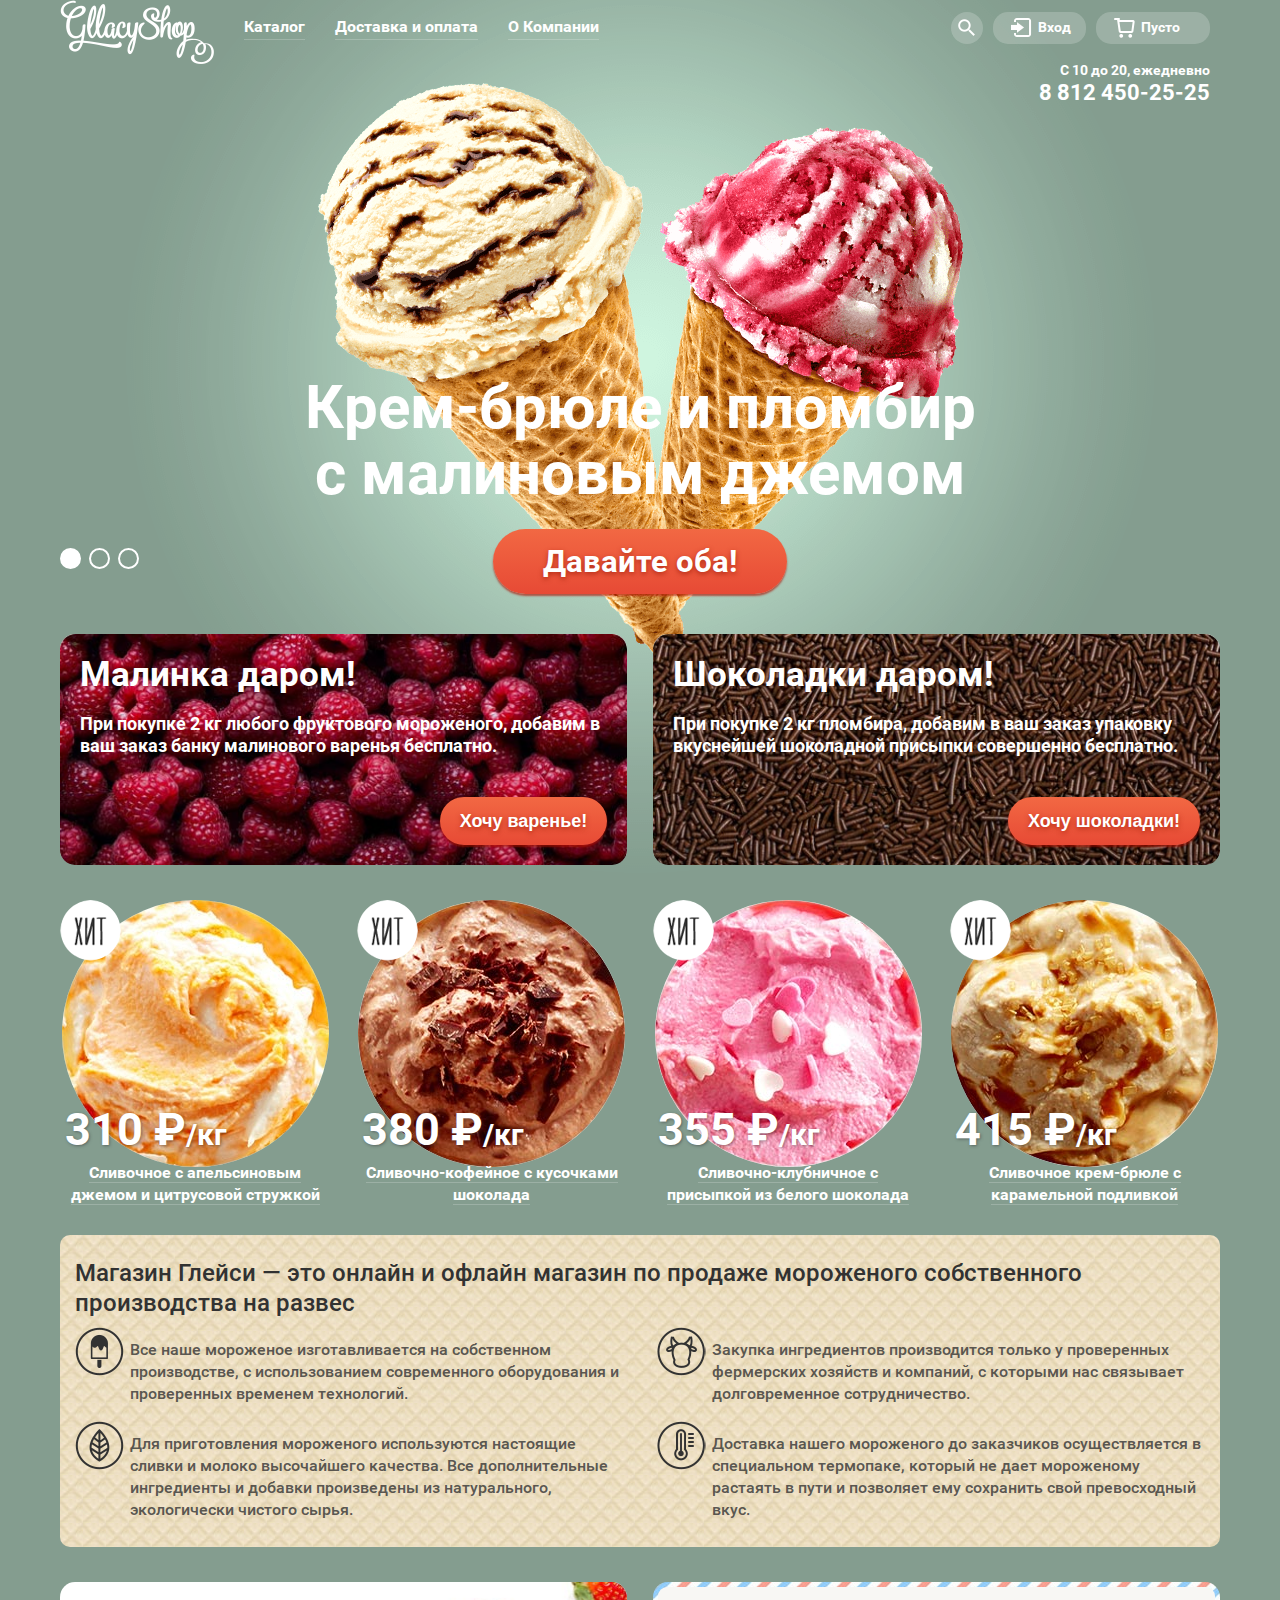
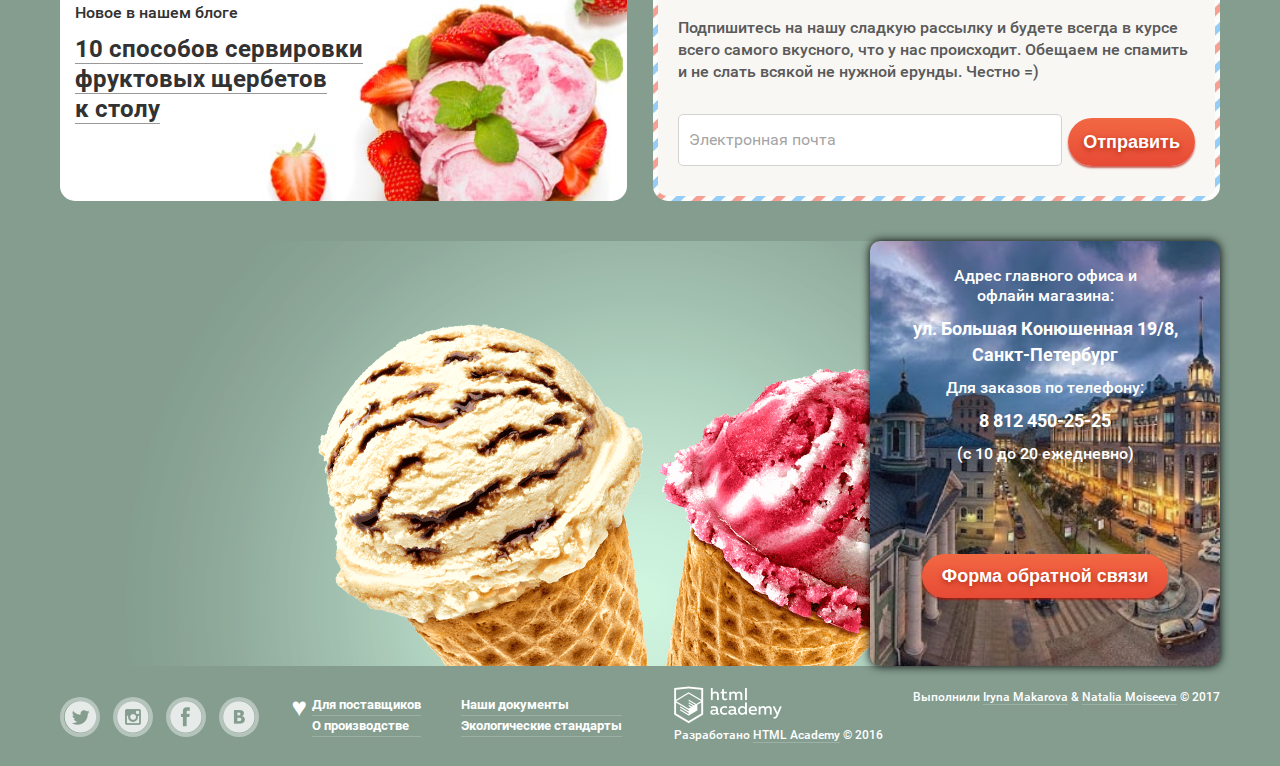
==== index.html @ 93e1598b "ребрендинг" ====
<!DOCTYPE HTML>
<html lang="ru">
 <head>
   <meta charset="utf-8">
   <meta name="viewport" content="width=device-width, initial-scale=1.0">
   <link rel="stylesheet" type="text/css" href="css/normalize.css">
   <link rel="stylesheet" type="text/css" href="css/style.css">
   <title>Gllacy</title>
   <script src="js/jquery.js"></script>
   <script src="js/modal.js"></script>
 </head>
 <body>
   <input type="radio" id="btn-1" name="toggle" checked>
   <input type="radio" id="btn-2" name="toggle">
   <input type="radio" id="btn-3" name="toggle">
   <div class="site-wrapper">
     <div class="content-wrapper">
       <header class="main-header">
         <div class="header-top">
           <div class="logo_header">
              <a href="index.html"> <img src="img/logo.png" alt="главная"></a>
           </div>
           <a class="mobi-hover" href="javascript:void(0);" onclick="myFunction()">
             <div class="icon"><span></span></div>
            </a>
           <div class="hidden-menu">
             <ul class="drop-menu">
               <li class="media-li">
                 <a class="menu-link" href="javascript:void(0);">Меню каталога</a>
                 <ul class="media-sub-menu">
                   <li><a href="shop.html">Каталог</a></li>
                   <li><a href="#">Новинки</a></li>
                   <li><a href="#">Сливочное</a></li>
                   <li><a href="#">Щербеты</a></li>
                   <li><a href="#">Фруктовый лед</a></li>
                   <li><a href="#">Мелорин</a></li>
                 </ul>
               </li>
               <li class="media-li">
                 <a href="#">Доставка и оплата</a>
               </li>
               <li class="media-li">
                 <a href="#">О компании</a>
               </li>
             </ul>
           </div>
           <nav class="main-menu">
             <ul>
               <li class="opened"><a href="shop.html" tabindex="1">Каталог</a>
                 <ul class="sub-menu">
                   <li><a href="#"><span>Новинки</span></a></li>
                   <li><a href="#">Сливочное</a></li>
                   <li><a href="#">Щербеты</a></li>
                   <li><a href="#">Фруктовый лед</a></li>
                   <li><a href="#">Мелорин</a></li>
                 </ul>
               </li>
               <li><a href="#">Доставка и оплата</a></li>
               <li><a href="#">О Компании	</a></li>
             </ul>
           </nav>
           <div class="user-block">
             <a class="search" href=""><img src="img/icon-search.png" alt="search"></a>
             <div class="enter">
               <a class="login" href="#">Вход</a>
             </div>
             <div class="cart-full">
               <a class="login" href="#">2 товара</a>
               </div>
             <div class="cart">
               <a class="login" href="#">Пусто</a>
             </div>
           </div>
         </div>
         <div class="header-bottom">
             <p>С 10 до 20, ежедневно</p>
             <span>8 812 450-25-25</span>
         </div>
       </header>
       <div class="slider">
         <div class="slide" id="slide1">
           <div class="slide-title">Крем-брюле и пломбир с малиновым джемом</div>
           <a class="btn" href="#">Давайте оба!</a>
         </div>
         <div class="slide" id="slide2">
           <div class="slide-title">Шоколадный пломбир и лимонный сорбет</div>
           <a class="btn" href="#">Давайте оба!</a>
         </div>
         <div class="slide" id="slide3">
           <div class="slide-title">Пломбир с помадкой и клубничный щербет</div>
           <a class="btn" href="#">Давайте оба!</a>
         </div>
         <div class="slider-controls">
           <label for="btn-1"></label>
           <label for="btn-2"></label>
           <label for="btn-3"></label>
         </div>
       </div>
       <main>
         <div class="banner">
           <div class="banner-left">
             <h2>Малинка даром!</h2>
             <p>При покупке 2 кг любого фруктового мороженого, добавим в ваш заказ банку малинового варенья бесплатно.</p>
             <button type="button" class="btn">Хочу варенье!</button>
           </div>
           <div class="banner-right">
             <h2>Шоколадки даром!</h2>
             <p>При покупке 2 кг пломбира, добавим в ваш заказ упаковку вкуснейшей шоколадной присыпки совершенно бесплатно.</p>
             <button type="button" class="btn">Хочу шоколадки!</button>
           </div>
         </div>
         <section class="catalog-list">
           <article class="catalog-item">
            <div class="content">
               <img class="hit" src="img/icon-hit.png" alt="хит">
               <img src="img/ice-orange.jpg" alt="мороженко">
               <div class="price">
                 310 &#8381;<span>/кг</span> </div>
               <p><a href="">Сливочное с апельсиновым джемом и цитрусовой стружкой</a></p>
           </div>
             <a href="#" class="btn">Быстрый просмотр</a>
           </article>
           <article class="catalog-item">
             <div class="content">
               <img class="hit" src="img/icon-hit.png" alt="хит">
               <img src="img/ice-coffee.jpg" alt="мороженко">
               <div class="price">
                 380 &#8381;<span>/кг</span> </div>
               <p><a href="">Сливочно-кофейное с кусочками шоколада</a></p>
             </div>
             <a href="#" class="btn">Быстрый просмотр</a>
           </article>
           <article class="catalog-item">
             <div class="content">
               <img class="hit" src="img/icon-hit.png" alt="хит">
               <img src="img/ice-strawberry.jpg" alt="мороженко">
               <div class="price">
                 355 &#8381;<span>/кг</span> </div>
               <p><a href="">Сливочно-клубничное с<br> присыпкой из белого шоколада</a></p>
             </div>
             <a href="#" class="btn">Быстрый просмотр</a>
           </article>
           <article class="catalog-item">
             <div class="content">
               <img class="hit" src="img/icon-hit.png" alt="хит">
               <img src="img/ice-caramel.jpg" alt="мороженко">
               <div class="price">
                 415 &#8381;<span>/кг</span> </div>
               <p><a href="">Сливочное крем-брюле с карамельной подливкой</a></p>
             </div>
             <a href="#" class="btn">Быстрый просмотр</a>
           </article>
         </section>
         <div class="features">
           <h2>Магазин Глейси  — это онлайн и офлайн магазин по продаже мороженого собственного производства на развес</h2>
           <div class="features-desc">
             <section class="features-item">
               <p>Все наше мороженое изготавливается на собственном производстве, с использованием современного оборудования и проверенных временем технологий.</p>
             </section>
             <section class="features-item">
               <p>Закупка ингредиентов  производится только у проверенных фермерских хозяйств и компаний, с которыми нас связывает долговременное сотрудничество.</p>
             </section>
             <section class="features-item">
               <p>Для приготовления мороженого используются настоящие сливки и молоко высочайшего качества. Все дополнительные ингредиенты и добавки произведены из натурального, экологически чистого сырья.</p>
             </section>
             <section class="features-item">
               <p>Доставка нашего мороженого до заказчиков осуществляется в специальном термопаке, который не дает мороженому растаять в пути и позволяет ему сохранить свой превосходный вкус.</p>
             </section>
           </div>
         </div>
         <div class="two-blocks">
           <div class="two-blocks-left">
             <p>Новое в нашем блоге</p>
             <a href="#">10  способов сервировки <br> фруктовых щербетов<br> к столу</a>
           </div>
           <div class="two-blocks-right">
             <div class="substrate">
               <p>Подпишитесь на нашу сладкую рассылку и будете всегда в курсе всего самого вкусного, что у нас происходит. Обещаем не спамить и не слать всякой не нужной ерунды. Честно =) </p>
                 <form class="post-form" action="#" method="post">
                   <input type="email" name="email" placeholder="Электронная почта">
                   <button type="submit" class="btn">Отправить</button>
                 </form>
             </div>
           </div>
         </div>
        </main>
     </div>
     <div class="map">
      <div class="map-inner" id="makemap_canvas"></div>
      <div class="address">
         <p>Адрес главного офиса и <br>офлайн магазина:</p>
         <b>ул. Большая Конюшенная 19/8, Санкт-Петербург</b>
         <p>Для заказов по телефону:</p>
         <b>8 812 450-25-25</b>
         <p>(с 10 до 20 ежедневно)</p>
         <button type="button" class="btn" id="modal_open">Форма обратной связи</button>
      </div>
     </div>
   <footer class="main-footer">
     <div class="content-wrapper">
       <div class="footer-social">
         <a href="#" class="social-btn social-btn-tw">Твиттер</a>
         <a href="#" class="social-btn social-btn-inst">Инстаграмм</a>
         <a href="#" class="social-btn social-btn-fb">Фэйсбук</a>
         <a href="#" class="social-btn social-btn-vk">Вконтакте</a>
       </div>
       <div class="footer-menu">
         <div class="menu-left">
           <a href="">Для поставщиков</a>
           <a href="">О производстве</a>
         </div>
         <div class="menu-right">
           <a href="">Наши документы</a>
           <a href="">Экологические стандарты</a>
         </div>
       </div>
       <div class="footer-copyright">
         <section class="academy">
           <img src="img/footer-logo.png" alt="">
           <p>Разработано  <a href="https://htmlacademy.ru">HTML Academy</a> © 2016</p>
         </section>
         <section>
         <p>Выполнили <a href="https://iriyamak.github.io/">Iryna Makarova</a> & <a href="https://natalymois.github.io">Natalia Moiseeva</a> © 2017</p>
         </section>
       </div>
     </div>
   </footer>

     <!-- Всплывающие модальные окна -->
    <div class="content-wrapper modal-wrapper">
      <div class="popup-user">
         <div class="modal-user">
           <form class="login-form" action="#" method="post">
             <input type="email" name="email" placeholder="Электронная почта">
             <input type="password" name="password" placeholder="Пароль">
             <button type="submit" class="btn">Войти</button>
             <div class="restore">
               <a href="#">Забыли пароль?</a><br>
               <a href="#">Новая регистрация</a>
             </div>
           </form>
         </div>
      </div>
      <div class="popup-search">
       <div class="modal-search">
         <form class="search-form" action="#" method="post">
           <input type="search" name="search" placeholder="Что ищем?">
         </form>
       </div>
     </div>
     <div class="popup-cart">
       <div class="mini-cart-info">
         <div class="content">
          <div class="item-cart" id="item1">
           	 <button class="cart-close" type="button">&times;</button>
           	 <a class="description item1" href="" title="">Пломбир с апельсиновым джемом</a>
           	 <div class="mp">
           	   <span>1,5 кг x</span>
           	   <span class="price-item">200 руб.</span>
           	 </div>
           	 <div class="item-sum">300 руб.</div>
          </div>
          <div class="item-cart" id="item2">
           	 <button class="cart-close" type="button">&times;</button>
             <a class="description  item2" href="" title="">Клубничный пломбир с присыпкой из белого шоколада</a>
           	 <div class="mp">
           	   <span>1,5 кг x</span>
           	   <span class="price-item">300 руб.</span>
           	 </div>
           	 <div class="item-sum">450 <span>руб.</span></div>
          </div>
        </div>
        <div class="total-sum">
       	   Итого:&nbsp;<span id="total">750 руб.</span>
        </div>
        <div class="button"><a href="" class="btn">Оформить заказ</a></div>

       </div>
      </div>

      <div class="modal-overlay" id="modal_window"
           aria-hidden="true" role="dialog"
           aria-labelledby="modal_title">
        <div class="feedback" id="modal_holder" role="document">
          <button class="btn-close" id="modal_close" type="button" aria-label="close">
            &times;
          </button>
          <h2 id="modal_title">Мы обязательно вам ответим!</h2>
          <form class="feedback-form" action="#" method="post">
            <input type="text" name="name" placeholder="Как вас зовут?">
            <input type="email" name="email" placeholder="Ваша почта для ответа?">
            <textarea name="text" rows="5" placeholder="Напишите что-нибудь..."></textarea>
            <button type="button" class="btn">Отправить</button>
          </form>
        </div>
      </div>

   </div>
 </div>

<script src="js/modalJs.js"></script>
<script src="js/drop-1.js"></script>
<script src="http://maps.google.com/maps/api/js?sensor=false"></script>
<script>
var latlng = new google.maps.LatLng("59.938968", "30.323096");
var myOptions = {
zoom: 19,
center: latlng,
navigationControlOptions: {
style: google.maps.NavigationControlStyle.SMALL
},
mapTypeId: google.maps.MapTypeId.ROADMAP
};
var map = new google.maps.Map(document.getElementById("makemap_canvas"),myOptions);
map.scrollwheel=true;
map.setOptions({ mapTypeControl:true});
var marker = new google.maps.Marker({
 position: {lat: 59.938968, lng: 30.323096},
 map: map,
 title: 'Gllacy.ru',
 icon: {
   url: "img/pin-icecream.png",
   scaledSize: new google.maps.Size(100, 100)
 }
});
//var marker = new google.maps.Marker({position: latlng,map: map});
</script>
</body>
</html>
---- css/style.css ----
@font-face {
    font-family: "Roboto";
    src:
		url("../fonts/Roboto-Regular.ttf")  format("truetype");
		font-weight: normal;
}
@font-face {
    font-family: "Roboto";
    src:
		url("../fonts/Roboto-Medium.ttf") format("truetype");
    font-weight: 500;
}
@font-face {
    font-family: "Roboto";
    src:
    url("../fonts/Roboto-Bold.ttf") format("truetype");
    font-weight: bold;
}
@font-face {
    font-family: "Roboto";
    src:
		url("../fonts/Roboto-Light.ttf") format("truetype");
    font-weight:300;
}
/* --------------- базовые настройки ---------*/
html {
	min-height:100%; /* всегда показываем вертикальную полосу прокрутки  */
}
	body {
		margin: 0;
		padding: 0;
	  font-family: "Roboto", "Arial", sans-serif;
	  background-color: #849d8f;
		font-size: 14px;
		line-height: 24px;
    min-height:100%;
	}
	a, a:visited { /* порядок правил для ссылок имеет значение */
		text-decoration: none;
		color: #fff;
	}
	a:hover {
	}
	a:focus, a:active {
	}
	img{
		max-width:100%;
    object-fit: contain;
	}
	ul{
		padding: 0;
		margin: 0;
	}
	ul {
	  list-style:none;
	}
	h1{
		font-size: 40px;
	}
	h2 {
		font-size: 36px;
		line-height: 36px;
    color: #fff;
    margin:  0;
	}
	p{
		font-size: 16px;
		line-height: 22px;
		color: #fff;
	}
	b {
		font-size: 18px;
		line-height: 30px;
	}
  /*Убираем синюю внешнюю обводку  активной кнопки (браузерную по умолчанию)*/
  button:enabled {
    outline: none;
  }

 /*---Настройки фона и слайдера---*/

body > input[type="radio"] {
  display: none;
}
.site-wrapper {
  max-width: 2000px;
  margin: 0 auto;
  background-repeat: no-repeat;
  background-position: top center;
  transition: background-image 0.5s ease, background-color 0.5s ease;
}

/* Псевдоэлементы с изображениями нужны только для предзагрузки картинок, чтобы они уже были в кеше в момент переключения слайдов и сразу отображались */

.site-wrapper:before,
.site-wrapper:after {
  content: "";
  visibility: hidden;
}
.site-wrapper:before {
  background-image: url("../img/slider-img-2.png");
}
.site-wrapper:after {
  background-image: url("../img/slider-img-3.png");
}
.content-wrapper {
  max-width: 1160px;
  margin: 0 auto;
  padding: 0 20px;
}

.slider {
  position: relative;
  padding-top: 270px;
  text-align: center;
  color: #fff;
}
.slide {
  display: none;
}
.slide-title {
  width: 700px;
  margin: 0 auto;
  margin-bottom: 22px;
	line-height: 1.1;
  font-weight: 800;
  font-size: 60px;
}
.btn {
  font-weight: 600;
  vertical-align: top;
  color: #fff;
  text-decoration: none;
  text-shadow: 0 2px 5px rgba(160, 32, 11, 0.76);
  background: #f26843;
  background: linear-gradient(to bottom, #f26843 0%, #e74a35 100%);
  border: 0;
  box-shadow: 0 2px 2px rgba(172, 16, 0, 0.64);
}
.btn:hover {
  background: linear-gradient(to bottom, #f58669 0%, #ec6f5e 100%);
  box-shadow: 0 2px 2px rgba(172, 16, 0, 1);
}
.btn:active {
  background: linear-gradient(to bottom, #d84732 0%, #e1613e 100%);
  box-shadow: inset 0 2px 2px rgba(172, 16, 0, 1);
}

.slider .btn {
  display: inline-block;
  padding: 12px 50px;
  font-size: 31px;
  line-height: 41px;
  border-radius: 100px;
}
.slider-controls {
  position: absolute;
  bottom: 25px;
  left: 0;
  z-index: 20;
  font-size: 0;
}

.slider-controls label {
  display: inline-block;
  width: 17px;
  height: 17px;
  margin-right: 8px;
  margin-top: 5px;
  vertical-align: top;
  background-color: transparent;
  border: 2px solid #fff;
  border-radius: 50%;
  cursor: pointer;
}

#btn-1:checked ~ .site-wrapper #slide1,
#btn-2:checked ~ .site-wrapper #slide2,
#btn-3:checked ~ .site-wrapper #slide3 {
  display: block;
}

#btn-1:checked ~ .site-wrapper {
  background-color: #849d8f;
  background-image: url("../img/slider-img-1.png");
}
#btn-2:checked ~ .site-wrapper {
  background-color: #8996a6;
  background-image: url("../img/slider-img-2.png");
}
#btn-3:checked ~ .site-wrapper {
  background-color: #9d8b84;
  background-image: url("../img/slider-img-3.png");
}

#btn-1:checked ~ .site-wrapper label[for="btn-1"],
#btn-2:checked ~ .site-wrapper label[for="btn-2"],
#btn-3:checked ~ .site-wrapper label[for="btn-3"] {
  background-color: #fff;
}
/*---Конец настройки фона и слайдера---*/
/*--- header---*/
.main-header {
  font-weight: bold;
}
.main-header a {
  margin:  0;
  padding: 0;
}
.main-header * {
  display: flex;
}
  .header-top {
    flex-wrap: wrap;
    justify-content: space-between;
    position: relative;
  }
  .logo_header {
    display: block;
  }
  /*---медиа-меню---*/
  .hidden-menu {
    width: 5px;
    display: none;
    padding-left: 0;
    text-decoration: none;
    font-size: 16px;
    line-height: 24px;
    font-family: 'Roboto', 'Arial', sans-serif;
  }
  .mobi-hover {
    height: auto;
    width: 20px;
    align-items: center;
    color: #fff;
    line-height: 16px;
    position: relative;
    display: none;
    transition: color .5s linear;
    cursor: pointer;
  }
    .mobi-hover .icon {
      top: 10px;
      left: 0;
      position: absolute;
    }
    .mobi-hover .icon > span {
      display: inline-block;
      width: 20px;
      box-sizing: border-box;
      height: auto;
      border-bottom: 3px solid #fff;
      border-top: 3px solid #fff;
      position: relative;
      padding: 6px;
      margin-top: 40%;
      transition: all .5s ease;
      transition-delay: 0.1s;
    }
      .mobi-hover .icon > span::before {
        content: "";
        position: absolute;
        width: 20px;
        background: #fff;
        height: 3px;
        top: 35%;
        margin-left: -30%;
        transition: all .5s ease;
        transition-delay: 0.1s;
      }
  .hidden-menu .drop-menu {
    flex-wrap: wrap;
    width: 60%;
    position: absolute;
    font-weight: 400;
    top: 100%;
    left: 20%;
    margin: 0;
    padding: 0;
    list-style: none;
    transform: rotateX(90deg);
    transform-origin: left;
    opacity: 0;
    visibility: hidden;
    transition: all .5s ease;
    transition-delay: 0.1s;
    z-index: 3;
  }
  .drop-menu li {
    width: 100%;
    color: #fff;
    font-weight: bold;
    background: #849D8F;
    border-bottom: 1px solid #fff;
    box-shadow: 2px 2px 5px #fff;
    border-radius: 10px;
  }
  .main-header.page .drop-menu li {
    background: #6C8879;
  }
  .drop-menu li a {
    width: 100%;
    padding: 10px 20px;
  }
  .drop-menu li a {
    padding: 8px 30px;
  }
  .drop-menu .media-li:hover > a {
    display: block;
    font-size: 18px;
    background: #DCEBE2;
    color: #3F5046;
    border-radius: 10px;
    text-shadow: 1px 1px 3px #fff;
  }
  /*.main-header.page .media-li:hover > a {
    background: #DCEBE2;
    color: #3F5046;
  }*/

  .drop-menu li.blue {
    background:#7B93AA
  }
  .drop-menu > li.blue:hover > a {
    color: #50667C;
    background: #EEF1F4;
    font-size: 18px;
  }
  .drop-menu > li.blue .media-sub-menu li {
    background: #B6C2CF;
  }
  .drop-menu > li.blue .media-sub-menu li:hover a {
    background: #E2E8ED;
    color: #50667C;
  }
  .drop-menu li.brown {
    background: #A78E85
  }
  .drop-menu li.brown:hover > a {
    color: #755E55;
    background: #F1EEED
  }
  .drop-menu > li.brown .media-sub-menu li {
    background: #C6B7B0;
  }
  .drop-menu > li.brown .media-sub-menu li:hover a {
    background: #DED5D1;
    color: #755E55;
  }
  /*выпадение меню при клике*/
  .mobi-hover.open .icon {
    top: 15px;
    left: 5px;
  }
  .mobi-hover.open .icon > span {
    border-bottom: none;
    margin-top: 30%;
    transform: rotate(45deg) translateX(-6px) translateY(13px);
  }
  .mobi-hover.open .icon > span::before {
    transform: rotate(90deg);
    top: -3px;
  }
  .mobi-hover.open + .hidden-menu>.drop-menu {
    transform: rotateX(0deg);
    opacity: 1;
    visibility: visible;
  }
  /*-- подменю мобильного меню --*/
  .hidden-menu li.media-li {
    display: flex;
    flex-direction: column;
  }
  .media-li a {
    box-sizing: border-box;
  }
  .media-sub-menu {
    display: flex;
    flex-direction: column;
    justify-content: space-between;
    width: 100%;
    height: 0;
    position: static;
    top: 100%;
    background: transparent;
    transform: rotateX(90deg);
    transform-origin: top;
    opacity: 0;
    visibility: hidden;
    transition: all .5s ease;
    transition-delay: 0.1s;
  }
  .media-sub-menu li {
    background: #AAC1B5;
    border-top: 2px solid #fff;
  }
  .media-sub-menu li:hover {
    background: #CCDBD2;
  }
  .media-sub-menu li:hover a {
    text-shadow: 0 1px 3px #3F5046;
  }
  .main-header.page .media-sub-menu li {
    background: #AAC1B5;
  }
  .main-header.page .media-sub-menu li:hover {
    background: #CCDBD2;
  }
  .menu-link.open + .media-sub-menu {
    height: auto;
    transform: rotateX(0deg);
    opacity: 1;
    visibility: visible;
  }
  .menu-link.open::after {
    display: block;
    content: "\25b2";
    position: absolute;
    top: 8px;
    right: 15%;
    font-size: 18px;
    color: #fff;
  }

  /*---/ конец мобильного меню---*/
  /*Навигация*/
    .main-menu {
      margin-top: 15px;
      margin-left: 15px;
      align-items: flex-start;
      flex-grow: 1;
    }
      .main-menu li{
        padding:0 15px;
      }
      .main-menu a{
        color: #fff;
        font-size: 16px;
        border-bottom: 1px solid rgba(255, 255, 255, 0.2);
      }
        .main-menu li:hover, .main-menu li:active{
          background: #fff;
          border-radius: 15px;
          height: 30px;
          color: #323232;
        }
        .main-menu li:hover a {
          color: #323232;
        }
          .main-menu li li a:hover, .main-menu li li a:active {
            background: inherit;
          }
     /*-----   Подменю    -----*/
    .main-menu .sub-menu {
        display: none;
      }
      .main-menu .opened {
        position: relative;
      }
        .sub-menu {
          position: absolute;
          display: block;
          left: 0;
          top: 31px;
          width: 140px;
          padding-bottom: 15px;
          background-color: #f8f7f4;
          border-radius: 10px;
          box-shadow: 0 30px 50px rgba(0, 0, 0, 0.5);
          z-index: 1;
        }
          .sub-menu li {
            padding-left: 15px;
          }
          .sub-menu a {
            font-size: 14px;
            font-weight: 500;
            padding: 5px 0;
            margin: 0;
            color: #323232;
            white-space: nowrap;
          }
          .sub-menu li:hover {
            background-color: #fbded8;
            border-radius: 0;
          }
          .sub-menu li:active {
            background-color: #f6b5a5;
            border-radius: 0;
          }
          .active {
            background-color: #f6b5a5;
            border-radius: 0;
          }
          .sub-menu span {
            font-weight: bold;
            border-bottom: 2px solid #d1d0ce;
          }
          .hidden-menu .sub-menu li:first-child {
            font-weight: bold;
            border-bottom: 2px solid #d1d0ce;
          }
          .main-menu .opened:hover .sub-menu,
          .main-menu .opened:active .sub-menu,
          .sub-menu:hover {
            display: block;
          }
      /*Конец подменю*/
      .user-block {
        margin-top: 12px;
        align-items: flex-start;
      }
      .user-block .search {
        display: block;
        height: 32px;
        width: 32px;
        background: rgba(255, 255, 255, 0.2);
        border-radius: 50%;
        margin-right: 10px;
      }
        .user-block .search img {
          padding: 7px;
        }
        .search-invert {
          filter: invert(100%);
        }
      .enter .login, .cart .login {
        position: relative;
        padding:3px 15px 5px 45px;
        display: inline-block;
        margin-right: 10px;
        background-color: rgba(255, 255, 255, 0.2);
        border-radius: 15px;
      }
      .cart-full {
        display: none;
      }
        .cart-full .login {
          position: relative;
          padding:3px 15px 5px 45px;
          display: inline-block;
          margin-right: 10px;
          background-color: rgba(255, 255, 255, 1);
          border-radius: 15px;
          color:  #323232;
        }
        .enter .login::before {
          content: "";
          position: absolute;
          background: transparent url(../img/icon-enter.png);
          width: 21px;
          height: 19px;
          left: 18px;
          top: 6px;
        }
        .enter .login:active {
          background-color: rgba(255, 255, 255, 1);
          color: #323232;
        }
        .enter .login:active::before {
          filter: invert(100%);
        }
        .enter-active {
          background-color: #fff;
          color: #323232;
        }
        .enter-active::before{
          filter: invert(100%);
        }
        .cart .login, .cart-full .login {
          padding-right: 30px;
        }
        .cart .login::before,
        .cart-full .login::before {
          content: "";
          position: absolute;
          width: 21px;
          height: 20px;
          left: 18px;
          top: 6px;
        }
        .cart .login::before {
          background: transparent url(../img/icon-cart.png);

        }
        .cart-full .login::before {
          background: transparent url(../img/icon-cart-full.png);
        }
  .header-bottom {
    flex-direction: column;
    align-items: flex-end;
    margin-top: -15px;
    padding-right: 10px;
    padding-top: 10px;
    color:  #fff;
  }
    .header-bottom  p {
      margin:  0;
      padding:  0;
      font-size: 14px;
    }
    .header-bottom span {
      font-size: 22px;
    }
     /*Конец хедера*/
             /*--- MAIN---*/
        /*--- banner 2 blocks---*/
    .banner {
      display: flex;
      justify-content: space-between;
      padding-top: 40px;
    }
      .banner h2{
        font-size: 35px;
        line-height: 41px;
        font-weight: bold;
      }
      .banner p {
        font-size: 18px;
        line-height: 22px;
        font-weight: bold;
        margin-bottom: 20px;
      }
      .banner-left, .banner-right {
        display: flex;
        flex-direction: column;
        justify-content: space-between;
        width: 48.9%;
        border-radius: 15px;
        padding: 20px;
        box-sizing: border-box;
      }
      .banner-left {
        background: #ca4360 url(../img/bg-berry.jpg) no-repeat;
        background-size: cover;
      }
      .banner-right {
        background: #805c4c url(../img/bg-choco.jpg) no-repeat;
        background-size: cover;
      }
      .banner .btn {
        align-self: flex-end;
        padding: 12px 20px;
        font-size: 18px;
        line-height: 24px;
        border-radius: 25px;
        margin-top: 20px;
      }

		      /*Каталог товаров*/
		.catalog-list {
			width: 100%;
			display: flex;
			justify-content: space-between;
			flex-wrap: wrap;
			margin-top: 35px;
		}
			.catalog-item {
				width: 23.3%;
        position: relative;
        display: flex;
        flex-direction: column;
        justify-content: space-between;
			}
        .catalog-item .content {
          display: flex;
          flex-direction: column;
        }
        .catalog-item:nth-child(n+5) {
            margin-top: -55px;
        }
        .catalog-item img{
          border-radius: 100%;
          margin: 0 auto;
        }
				.catalog-item .hit {
					position: absolute;
					top: 0;
					z-index: 2;
				}
        .catalog-item .price{
					display: inline-block;
          margin-top: -60px;
          margin-left: 0;
          padding-left: 5px;
					z-index: 2;
					font-size: 45px;
					line-height: 45px;
					font-weight: bold;
					color: #fff;
					text-shadow: 1px 1px 3px rgba(49, 50, 53, 0.5);
				}
					.catalog-item .price img {
						margin: 0;
						padding: 0;
						margin: 0 3px -3px 6px;

					}
					.catalog-item .price span {
						font-size: 30px;
						line-height: 45px;
						vertical-align: baseline;
					}
				.catalog-item p {
					font-weight: bold;
					text-align: center;
					margin-top: 5px;

				}
  				.catalog-item p a {
  					border-bottom: 1px solid rgba(255, 255, 255, 0.2);
  				}

          .catalog-item .btn {
            opacity: 0;
            display: block;
            padding: 12px 10px;
    				margin: 0 25px 20px;
            font-size: 18px;
            line-height: 24px;
            text-align: center;
            border-radius: 25px;
          }
        .catalog-item:hover {
          background: rgba(255, 255, 255, 0.3);
          border-radius: 5px;
          box-shadow: 0 20px 20px rgba(0, 0, 0, 0.3);
          z-index: 3;
        }
          .catalog-item:hover .btn {
            opacity: 1;
          }
          .catalog-item:hover .btn:hover {
            background: linear-gradient(to bottom, #f26843 0%, #e74a35 100%);
            box-shadow: 0 2px 2px rgba(172, 16, 0, 0.64);
          }
		/*Блок преимуществ*/
		.features {
			display: block;
			margin-top: -55px;
			background: #eee2cb url("../img/pattern-waffle.jpg");
			border-radius: 10px;
			padding: 23px 15px 12px;

		}
			.features h2 {
				color: #323232;
				font-size: 24px;
				font-weight: 500;
				line-height: 30px;
				margin-bottom: 7px;

			}
				.features-desc {
					display: flex;
					justify-content: space-between;
					flex-wrap: wrap;
				}
					.features-item {
						width: 48.5%;
					}
						.features-item p {
							position: relative;
							padding-left: 55px;
							display: inline-block;
							color: rgba(50,50,50,0.8);
							font-size: 16px;
							line-height: 22px;
							font-weight: 500;
							margin: 14px 0;
						}
						.features-item p::before {
							content: "";
							position: absolute;
							background: transparent url(../img/icon-cow.png);
							width: 49px;
							height: 49px;
							left: 0;
							top: -12px;
						}
							.features-item:nth-child(1) p::before {
								background: transparent url(../img/icon-icecream.png);
							}
							.features-item:nth-child(2) p::before {
								background: transparent url(../img/icon-cow.png);
							}
							.features-item:nth-child(3) p::before {
								background: transparent url(../img/icon-leaf.png);
							}
							.features-item:nth-child(4) p::before {
								background: transparent url(../img/icon-temperature.png);
							}
    /*Новости + рассылка*/
			.two-blocks {
				display: flex;
				justify-content: space-between;
				margin-top: 35px;
			}
        .two-blocks p {
          color: #000;
        }
				.two-blocks-left, .two-blocks-right {
					width: 48.9%;
					box-sizing: border-box;
					border-radius: 15px;
				}
        .two-blocks-left {
          background: #f8f7f4 url("../img/bg-icecream.jpg");
          background-size: cover;
          padding-top: 20px;
          padding-left: 15px;
        }
          .two-blocks-left p {
            margin: 0;
            padding-bottom: 10px;
            font-size: 16px;
            line-height: 22px;
            font-weight: 500;
            color: #323232;
          }
          .two-blocks-left a {
            font-size: 24px;
            line-height: 30px;
            font-weight: 600;
            color: #323232;
            text-decoration: none;
            border-bottom: 1px solid #999;
          }
        .two-blocks-right {

          background: #f8f7f4 url("../img/pattern-post.jpg");
        }
          .substrate {
            background: #f8f7f4;
            margin: 5px;
            border-radius: 9px;
            padding: 30px 20px;
          }
            .substrate p {
              margin: 0;
              font-size: 16px;
              line-height: 22px;
              font-weight: 500;
              color: #5a5a5a;
            }
            .substrate .post-form {
              margin-top: 35px;
              display: flex;
              justify-content: space-between;
            }
              .post-form input {
                flex-grow: 1;
                font-size: 16px;
                font-weight: 500;
                padding-left: 10px;
                border: 1px solid #d3d3d2;
                border-radius: 5px;
              }
              .post-form input:hover {
                border: 3px solid #c7c6c5;
              }
              .post-form input:focus {
                border: 3px solid #8fbdec;
                }
              .post-form .btn {
                padding: 12px 15px;
                font-size: 18px;
                line-height: 24px;
                text-align: center;
                border-radius: 25px;
                margin-left: 10px;
              }
    .map {
      display: flex;
      justify-content: space-between;
      flex-wrap: wrap;
      position: relative;
      width: 100%;
      margin: 40px auto 0;
      height: 425px;
      background: inherit;
    }
    .map-inner {
      width: 100%;
      height: 100%;
    }
      .map .address {
        display: block;
        position: absolute;
        top: 0;
        right: calc(50% - 580px);
        z-index: 1;
        width: 350px;
        height: 100%;
        font-size: 18px;
        line-height: 24px;
        color: #fff;
        text-align: center;
        background: #EEEBEA url('../img/bg1.jpg');
        background-size: cover;
        box-shadow: 0px 0px 10px #000;
        border-radius: 10px;
        padding: 25px;
        margin-top: 0;
        box-sizing: border-box;
      }
      .map .address p {
          margin: 0;
          color: #fff;
          font-weight: 500;
          line-height: 20px;
          margin-bottom: 10px
        }
      .map .address b {
        display: block;
        line-height: 26px;
        margin-bottom: 10px;
      }
        .address .btn {
          padding: 10px 20px;
          font-size: 18px;
          line-height: 24px;
          text-align: center;
          border-radius: 25px;
          margin: 80px auto 0;
        }
      /*footer*/
      .main-footer .content-wrapper{
        display: flex;
        justify-content: space-between;
        padding: 20px 0;
      }
        .footer-social {
          align-self: center;
        }
        .social-btn {
          margin-right: 10px;
          width: 32px;
          height: 32px;
          display: inline-block;
          font-size: 0;
          border: 4px solid rgba(255, 255, 255, 0.4);
          border-radius: 50%;
        }
        .social-btn:hover,
        .main-footer .btn:hover {
          filter: invert(100%);
        }
        .social-btn-tw {
          background: url(../img/tw.png) no-repeat center;
        }
        .social-btn-inst {
          background: url(../img/inst.png) no-repeat center;
        }
        .social-btn-fb {
          background: url(../img/fb.png) no-repeat center;
        }
        .social-btn-vk {
          background: url(../img/vk.png) no-repeat center;
        }
      .footer-menu {
        display: flex;
        justify-content: space-between;
        flex-wrap: wrap;
        width: 330px;
        align-self: center;
        position: relative;
      }
        .footer-menu * {
          display: flex;
          flex-direction: column;
        }
        .footer-menu a {
          color: #fff;
          font-size: 13px;
          line-height: 20px;
          font-weight: bold;
          margin-left: 20px;
          border-bottom: 1px solid rgba(255, 255, 255, 0.2);
        }
        .footer-menu .menu-left::before {
            content: "\2665";
            position: absolute;
            background: transparent;
            color: #fff;
            font-size: 26px;
            left: 0;
            top: 0;
        }
        .footer-copyright {
          display: flex;
          justify-content: space-between;
        }
        .footer-copyright section {
          margin-left: 30px;
          display: flex;
          flex-direction: column;
          justify-content: space-between;
        }
        .footer-copyright p {
          font-size: 12px;
          font-weight: 500;
          margin: 0;
        }
        .footer-copyright img {
          align-self: flex-start;
        }
        .footer-copyright a {
          border-bottom: 1px solid rgba(255, 255, 255, 0.2);
        }
        .footer-copyright .copy {
          font-size: 16px;
          font-weight: 500;
          color: #fff;
        }

    /*------Всплывающие модальные окна--------*/
.modal-wrapper {
  z-index: 5
}
      /*---Вход пользователя---*/
      .popup-user, .popup-search, .popup-cart {
        position: fixed;
        left: 0;
        top: 0;
        height: 100%;
        width: 100%;
        background-color: transparent;
        opacity: 0;
        visibility: hidden;
      }

      .is-visible {
        opacity: 1;
        visibility: visible;
        transition: opacity 1s;
        z-index: 5
      }
      .modal-user {
        position: absolute;
        right: 16%;
        top: 57px;
        width: 275px;
        padding: 20px;
        background-color: #f8f7f4;
        border-radius: 10px;
        box-shadow: 0 30px 50px rgba(0, 0, 0, 0.5);
        z-index: 2;
      }
      .login-form {
        display: flex;
        justify-content: space-between;
        flex-wrap: wrap;
      }
        input::placeholder,
        textarea::placeholder {
          font-family: "Roboto", sans-serif;
          color: rgba(153,153,153,0.9);
          font-weight: 400;
        }

        .login-form input[type="email"],
    		.login-form input[type="password"] {
    		  width: 99%;
    		  margin: 0;
    		  margin-bottom: 10px;
    		  padding: 10px;
    		  font-size: 14px;
    			font-weight: 700;
    		  line-height: 24px;
    		  font-family: "PT Sans Narrow", "Arial", sans-serif;
    		  color: #999;
    		  background-color: #fff;
    		  border: 2px solid #d1d0ce;
          border-radius: 10px;
    		  outline: none;
    		}
        .login-form input:hover {
          border: 3px solid #c7c6c5;
        }
        .login-form input:focus {
          border: 3px solid #8fbdec;
          }
        .login-form .btn {
          font-size: 18px;
          line-height: 24px;
          font-weight: bold;
          padding-left: 30px;
          padding-right: 30px;
          border-radius: 20px;
        }
        .login-form .restore a{
          color: #323232;
          font-size: 14px;
          line-height: 24px;
          font-weight: 500;
          border-bottom: 1px solid #d1d0ce;
        }

        /*---Форма поиска---*/
    .modal-search {
      position: absolute;
      right: 24%;
      top: 57px;
      width: 340px;
      padding: 20px;
      background-color: #f8f7f4;
      border-radius: 10px;
      box-shadow: 0 30px 50px rgba(0, 0, 0, 0.5);
      z-index: 3;
    }
      .search-form input[type="search"] {
        width: 99%;
        margin: 0;
        margin-bottom: 10px;
        padding: 10px;
        font-size: 14px;
        font-weight: 700;
        line-height: 24px;
        color: #999;
        background-color: #fff;
        border: 2px solid #d1d0ce;
        border-radius: 10px;
        outline: none;
      }
        .search-form input:hover {
          border: 3px solid #c7c6c5;
        }
        .search-form input:focus {
          border: 3px solid #8fbdec;
          }
      /*---Выпадающий блок корзины---*/
        .mini-cart-info {
    	    display:flex;
    	    flex-direction: column;
          justify-content: space-between;
          position: absolute;
          right: 7%;
          top: 57px;
          max-width: 540px;
          font-size: 13px;
          line-height: 16px;
          font-weight: 500;
          color: #999;
          padding: 15px 10px;
          background-color: #f8f7f4;
          border-radius: 10px;
          box-shadow: 0 30px 50px rgba(0, 0, 0, 0.5);
        }
        .mini-cart-info .content {
          border-bottom: 1px solid #cacac7;
          margin-bottom: 10px;
        }
           .item-cart {
            display: flex;
            justify-content:space-between;
            padding: 7px 0;
          }

      	    .item-cart .cart-close {
              background: none;
              border: none;
              height: 30px;
              align-self: center;
              cursor: pointer;
              color: #999;
              font-family: arial;
              font-size: 30px;
              font-weight: 400;
              line-height: 1;
              padding: 0;
              margin-top: 3px;
              margin-right: 5px;
              z-index: 2;
            }
              .item-cart .cart-close:hover {
                color: #c12f48;
              }
              .item-cart .cart-close:focus {
                outline: 1px dotted;
              }
            .item-cart .description {
              position: relative;
              padding:10px 0 10px 45px;
              display: inline-block;
              font-size: 13px;
              line-height: 16px;
              font-weight: 500;
              color: #999;
              width: 220px;
              cursor: pointer;
              margin-right: 20px;
            }
              .item-cart .description::before {
                content: "";
                position: absolute;
                width: 33px;
                height: 33px;
                left: 0px;
                top: calc(50% - 16.5px);

              }
              .item-cart .item1::before {
                background: transparent url(../img/ice-orange-min.jpg);
              }
              .item-cart .item2::before {
                background: transparent url(../img/ice-jam-min.jpg);
              }
            .item-cart .mp {
              display: inline-block;
              padding: 10px 0;
              margin-right: 20px;
            }
              .mp .price-item {
                color: rgba(153, 153, 153, 0.7);
              }
            .item-cart .item-sum {
              padding: 10px 10px 10px 0;
            }
          .mini-cart-info .total-sum {
            align-self: flex-end;
            font-size: 15px;
            line-height: 18px;
            font-weight: bold;
            color: #000;
          }
          .mini-cart-info .button {
            align-self: center;
          }
          .mini-cart-info .btn {
            display: inline-block;
            padding: 10px 20px;
    				margin-top: 10px;
            font-size: 18px;
            line-height: 24px;
            border-radius: 25px;
          }

          /*---Обратная связь---*/
          /*Modal Overlay*/
      .modal-overlay {
        background:rgba(0,0,0,.5);
        width: 100%;
        height: 100%;
        left: 0;
        top: 0;
        display: flex;
        overflow: auto;
        padding: 1.5em;
        position: fixed;
        transition: opacity .2s;
        z-index: -1;
        box-sizing: border-box;
      }
      .modal-overlay[aria-hidden="true"] {
        opacity: 0;
        visibility: hidden;
      }
      .modal-overlay[aria-hidden="false"] {
        opacity: 1;
        visibility: visible;
        z-index: 2;
      }

    .modal-overlay[aria-hidden="false"] .feedback {
      transform: scale(1);
      outline: none;
    }
        .feedback {
          max-width: 430px;
          position: relative;
          width: 100%;
          margin: auto;
          padding: 20px;
          background-color: #f8f7f4;
          border-radius: 15px;
          box-shadow: 0 30px 50px rgba(0, 0, 0, 0.8);
          transform: scale(.7);
          transition: transform .3s;
        }
            .feedback-form {
              display: flex;
              justify-content: space-between;
              flex-wrap: wrap;
            }
              .feedback-form input[type="text"],
          		.feedback-form input[type="email"],
              .feedback-form textarea {
          		  margin: 0;
          		  margin-bottom: 20px;
          		  padding: 8px 10px;
          		  font-size: 14px;
          			font-weight: 700;
          		  line-height: 24px;
          		  color: #999;
          		  background-color: #fff;
          		  border: 2px solid #d1d0ce;
                border-radius: 10px;
          		  outline: none;
          		}
              .feedback-form input[type="text"],
          		.feedback-form input[type="email"] {
                width: 60%;
              }
              .feedback-form textarea {
                width: 99%;
              }
                .feedback-form input:hover,
                .feedback-form textarea:hover {
                  border: 3px solid #c7c6c5;
                }
                .feedback-form input:focus,
                .feedback-form textarea:focus {
                  border: 3px solid #8fbdec;
                  }

              /*Close Modal Button*/

            .btn-close {
              background: none;
              border: none;
              cursor: pointer;
              color: #999;
              font-family: arial;
              font-size: 35px;
              font-weight: 700;
              line-height: 1;
              padding: 0;
              position: absolute;
              right: .25em;
              top: .25em;
              z-index: 2;
            }
            .btn-close:hover {
              color: #c12f48;
            }
            .btn-close:focus {
              outline: 1px dotted;
            }
              .feedback h2 {
          		  margin: 0;
          		  margin-bottom: 20px;
          		  font-size: 24px;
                color: #323232;
          		  line-height: 28px;
                font-weight: 500;
          		}
                .feedback-form .btn {
                  margin-left: auto;
                  padding: 10px 15px;
                  font-size: 18px;
                  line-height: 24px;
                  border-radius: 20px;
                }
                  /* End Modal Overlay*/

    /*---shop---*/
  .block-inner {
    margin-top: -20px;
  }
    .block-inner a {
      color: #fff;
      border-bottom: 1px solid rgba(255, 255, 255, 0.2);
    }
    .block-inner a:hover {
      cursor: pointer;
      background-color: inherit;
    }
    .block-inner h1 {
      margin: 0;
      padding: 0;
      font-size: 35px;
      line-height: 41px;
      font-weight: bold;
      color: #fff;
    }

    .breadcrumbs li{
      position: relative;
      display: inline-block;
      padding-right: 30px;
      padding-top: 0;
      font-size: 14px;
      font-weight: bold;
    }
      .breadcrumbs li:last-child {
        color: #fff;
      }
      .breadcrumbs li:not(:first-child)::before {
        content: ">>";
        position: absolute;
        top: 0;
        left: -20px;
        color: #fff;
        font-weight: 500;
        display: block;
      }
      .sort-form {
        display: flex;
        justify-content: space-between;
        flex-wrap: wrap;
        max-width: 860px;
        padding-top: 20px;
      }
        fieldset {
          border: none;
          padding: 6px 0;
        }
          fieldset legend {
            color: #fff;
            font-weight: 500;
            padding-left: 15px;
          }
          fieldset select {
            padding: 8px 13px;
            outline: none;
            border: 0;
          }
          .new-style {
            position: relative;
            background: rgba(255,255, 255, 0.3);
            width: 193px;
            height: 36px;
            border-radius: 25px;
            overflow: hidden;
            box-sizing: border-box;
          }
            .new-style::after {
                content: "";
                position: absolute;
                top: 41%;
                right: 5px;
                display: block;
                width: 0;
                height: 0;
                border: 10px solid #fff;
                border-bottom: 0;
                border-left-color: transparent;
                border-right-color: transparent;
                z-index: -1
              }
            .new-style:hover::after {
              border-top-color: #262626;
            }
          .select-sort {
            width: 210px;
            color: #fff;
            font-size: 16px;
            font-weight: 500;
            height: 36px;
            background: transparent;
            border-radius: 25px;
            overflow: hidden;
            box-sizing: border-box;
            outline: none;
          }

          fieldset select:hover {
            color: #5B5B5B;
          }
          .new-style:hover {
            background: rgba(255,255,255,0.5);
          }
            .select {
              color: #fff;
              font-size: 16px;
              font-weight: 500;
              height: 36px;
              background: rgba(255,255, 255, 0.3);
              border-radius: 25px;
              overflow: hidden;
              box-sizing: border-box;
            }
            fieldset:last-child {
              align-self: flex-end;
            }
          .select ul {
            display: flex;
            justify-content: space-between;
            padding: 0 5px;
          }
          .select ul li {
            padding: 5px 8px;
          }
          .btn-select {
            color: #fff;
            font-size: 16px;
            font-weight: 500;
            height: 36px;
            background: rgba(255,255, 255, 0.3);
            border-radius: 25px;
            padding: 8px 25px;
            margin-bottom: 0;
            margin-top: auto;
            border: 2px solid #fff;
            box-sizing: border-box;
          }
          .btn-select:hover {
            background: rgba(255,255, 255, 1);
            color: #323232;
          }
          .btn-select:active {
            background: rgba(255,255, 255, 0.8);
            color: #323232;
          }

          /*---Форма выбора цены с двумя ползунками---*/
          .slider-box {
            padding: 0;
            color: #fff;
            box-sizing: border-box;
            }
            .slider-box label {
              padding-left: 10%;
            }
            .slider-box label, input {
            border: none;
           display: inline-block;
           margin-right: -4px;
           margin-top: -4px;
           vertical-align: top;
           width: 25%;
           font-family: "Roboto", sans-serif;
           font-size: 14px;
           line-height: 24px;
           font-weight: 500;
           }
          .slider-box input {
          width: 65%;
          background-color: inherit;
          color: #fff;
          margin-top: -5px;
          }
          /* Ширина слайдера */
          .slider-range {
          margin: 16px auto;
          width: 80%;
          }
          /* Контейнер слайдера */
          .ui-slider {
            position: relative;
            text-align: center;
          }
          .ui-slider a {
            outline: none;
          }
          /* Ползунок */
          .ui-slider .ui-slider-handle {
            position: absolute;
            z-index: 2;
            width: 25px;
            height: 25px;
            border-radius: 50%;
            background-color: #fff;
            cursor: pointer;
            touch-action: none;
          }
          .ui-slider .ui-slider-handle:active {
            background-color: rgba(218,226,220,1);
          }
          .ui-slider .ui-slider-range {
            position: absolute;
            z-index: 1;
            font-size: .7em;
            display: block;
            border: 0;
            background-position: 0 0;
          }
          /* support: IE8 - See #6727 */
          .ui-slider.ui-state-disabled .ui-slider-handle,
          .ui-slider.ui-state-disabled .ui-slider-range {
            filter: inherit;
          }
          .ui-slider-horizontal {
            height: 4px;
          }
          .ui-slider-horizontal .ui-slider-handle {
            top: -11px;
            margin-left: -11px;
          }
          .ui-slider-horizontal .ui-slider-range {
            top: 0;
            height: 100%;
          }
          .ui-slider-horizontal .ui-slider-range-min {
            left: 0;
          }
          .ui-slider-horizontal .ui-slider-range-max {
            right: 0;
          }

          /* оформление полосы, по которой ходит ползунок */
          .ui-widget-content {
              border:none;
              background-color: #d1dad3;
              border-radius: 2px;
          }
          /* оформление активного участка (между двумя ползунками) */
          .ui-widget-header {
            border: 1px solid #aaaaaa;
            background: #fff;
          }
          /*---Конец стилизации шкалы с двумя ползунками в форме выбора ценового диапазона---*/

          /*---Стилизованные чекбоксы в форме выбора производителей---*/
          .filters-checkbox input[type="checkbox"] {
            display: none;
          }
          .filters-checkbox {
            position: relative;
            padding-left: 30px;
            cursor: pointer;
          }
          .filters-checkbox:hover {
            background: rgba(255,255, 255, 0.2);
          }
            .filters-checkbox input[type="checkbox"] + .checkbox-indicator {
              position: absolute;
              top: 1px;
              left: 0;
              width: 18px;
              height: 18px;
              border: 1px solid #fff;
              border-radius: 3px;
              box-sizing: border-box;
            }
            .filters-checkbox input[type="checkbox"]:hover + .checkbox-indicator:hover {
              border: 2px solid #fff;
              box-sizing: border-box;
            }
            /*-------Ставим галочку---------*/
            .filters-checkbox input[type="checkbox"]:checked + .checkbox-indicator::before {
              content: "";
              position: absolute;
              top: 5px;
              left: 7px;
              width: 9px;
              height: 5px;
              background-color: inherit;
              border: 3px solid #fff;
              border-top: 0;
              border-right: 0;
            }
            .filters-checkbox input[type="checkbox"]:checked + .checkbox-indicator::before {
              transform: rotate(-45deg);
              transform-origin: bottom left;
            }
            /*-------Конец стилизации чекбоксов--------*/
            /*---Стилизованные радиокнопки в форме выбора производителей---*/
          .sort-form input[type="radio"] {
            display: none;
          }
          .filters-checkbox input[type="radio"] + .radio-indicator {
            position: absolute;
            top: -1px;
            left: 0;
            width: 17px;
            height: 17px;
            border: 2px solid #fff;
            border-radius: 50%;
          }
          .filters-checkbox input[type="radio"] + .radio-indicator::after {
            content: "";
            position: absolute;
            top: 0;
            left: 0;
            width: 17px;
            height: 17px;
            background-color: #fff;
            border-radius: 50%;
            opacity: 0;
            transition-property: transform;
            transition-duration: 0.28s;
          }

          .filters-checkbox input[type="radio"]:checked + .radio-indicator::after {
            transform: scale(0.5);
            opacity: 1;
          }
          /*-------Конец стилизации радиокнопок--------*/
          input ~ label:hover {
            cursor: pointer;
          }
          /*-------Стилизация пагинатора (листалки)--------*/
          .paginator {
            display: flex;
            justify-content: flex-end;
            border-bottom: 2px solid #a9bbb1;
            margin-top: -5px;
          }
            .paginator .a-page {
              display: inline-block;
              width: 26px;
              height: 26px;
              font-size: 16px;
              font-weight: 500;
              border: none;
              border-radius: 50%;
              text-align: center;
            }
            .paginator .a-page:active {
              background: #fff;
              color: #323232;
            }
            .paginator .disabled {
              color: rgba(255,255, 255, 0.5);
            }
            .paginator .current {
              background: rgba(255,255, 255, 1);
              color: #000;
            }
              .paginator a:not(:first-child):active,
              .paginator a:not(:last-child):active {
                background: #fff;
                color: #323232;
              }
              .paginator a:not(:first-child):hover {
                background: rgba(255,255, 255, 0.3);
                color: #fff;
              }

@media screen and (max-width:1200px) {
  .map .address {
    right: 20px;
    width: 250px;
  }
}
@media screen and (max-width:1085px) {
  .catalog-item .btn {
    padding: 10px 5px;
    margin: 5px 25px 20px;
    font-size: 16px;
    line-height: 20px;
    border-radius: 20px;
  }
  .banner p {
    margin-bottom: 10px;
  }
  .banner .btn {
    margin-top: 10px;
  }
}
@media screen and (max-width:960px) {
  .cart .login, .cart-full .login {
    padding-right: 15px;
  }
  .catalog-item .price{
    top: 40%;
    font-size: 40px;
    line-height: 40px;
  }
  .catalog-item .btn {
    margin: 5px 5px 20px;
  }
}
@media screen and (max-width:900px) {

}
@media screen and (max-width:885px) {
  .header-top {
    margin-bottom: 15px;
  }
  .header-top a {
    margin-left: auto;
    margin-right: auto;
  }
  /*.top-right {
    width: 100%;
    display: flex;
    justify-content: space-between;
  }*/
  .main-menu {
    margin-left: 0px;
  }
  .sort-form {
    display: flex;
  }
  .sort-form fieldset {
    display: flex;
  }
  .sort-form fieldset:nth-child(2) {
    flex-grow: 2;
  }
  .sort-form fieldset:nth-child(1) {
    order: 0;
  }
  .sort-form fieldset:nth-child(2) {
    order: 1;
  }
  .sort-form fieldset:nth-child(3) {
    order: 3;
  }
  .sort-form fieldset:nth-child(4) {
    order: 2;
  }
  .sort-form fieldset:last-child {
    order: 4;
  }
}
@media screen and (max-width:865px) {
  .hidden-menu, .mobi-hover {
    display: block;
  }
  .main-menu {
    display: none;
  }
}
@media screen and (max-width:780px) {
  .slide-title {
    width: 80%;
    font-size: 38px;
    text-shadow: 2px 2px #96766b;
  }
  .catalog-item {
    width: 46.6%;
  }
  .catalog-item .price{
    top: 50%;
    font-size: 45px;
    line-height: 45px;
  }
  .substrate .post-form {
    flex-wrap: wrap;
    margin-top: 25px;
  }
  .post-form input {
    width: 100%;
    margin-bottom: 20px;
  }
  .post-form .btn {
    margin-left: calc(50% - 64px);
  }
  /*модальные окна*/
  .modal-search {
    right: calc(50% - 190px);
  }
  .modal-user {
    right: calc(50% - 160px);
  }
  .mini-cart-info {
    width: 480px;
    right: calc(50% - 250px);
  }
}
@media screen and (max-width:680px) {
  .filters-checkbox {
    padding-left: 20px;
  }
}
@media screen and (max-width:620px) {
  .sort-form fieldset:nth-child(4) > .select {
    height: 72px;
    border-radius: 50px;
  }
  .select ul {
    flex-wrap: wrap;
  }
  .footer-copyright section:first-child {
    margin-left: 5px
  }
  /*shop*/
  .filters-checkbox input[type="checkbox"] + .checkbox-indicator {
    left: 3px;
    width: 14px;
    height: 14px;
  }
  .filters-checkbox input[type="checkbox"]:checked + .checkbox-indicator::before {
    top: 3px;
    left: 5px;
  }
  .filters-checkbox input[type="radio"] + .radio-indicator,
  .filters-checkbox input[type="radio"] + .radio-indicator::after {
    width: 14px;
    height: 14px;
  }
  .main-footer .content-wrapper {
    flex-wrap: wrap;
  }
  .footer-social {
    display: flex;
    justify-content: center;
    width: 100%;
  }
  .footer-menu .menu-left, .footer-menu .menu-right {
    width: 50%;
  }
  .footer-menu .menu-right a {
    margin-left: 0
  }
  .footer-menu, .footer-copyright {
    width: 96%;
    margin: 10px 2%;
  }
  .footer-copyright section {
    margin-left: 0;
    width: 50%;
  }
}
@media screen and (max-width:550px) {
  .content-wrapper {
    padding: 0 5px;
  }
  .logo_header {
    width: 130px;
  }
  .enter .login {
    font-size: 0;
    padding-left: 30px;
    padding-right: 5px;
  }
  .cart .login {
    margin-right: 0;
    font-size: 0;
  }
  .cart .login, .cart-full .login {
    padding-right: 5px;
    padding-left: 35px;
  }
  .enter .login::before, .cart .login::before, .cart-full .login::before {
    left: 6px;
  }
  .hidden-menu .drop-menu {
    width: 80%;
    left: 10%;
  }
  .header-bottom span {
    font-size: 18px;
  }
  .banner h2 {
    font-size: 30px;
  }
  .map {
    height: 600px
  }
  .map .address {
    position: relative;
    order: -1;
    height: 270px;
    width: 100%;
    right: 0;
    padding: 10px;
    margin-top: 0;
    box-sizing: border-box;
  }
  .address .btn {
    margin-top: 10px;
  }
  .map-inner {
    height: 330px
  }
  .feedback {
    left: 0;
    top: 10%;
    width: 80%;
    margin-top: 0;
    margin-left: 5%;
    box-shadow: 0 0px 30px rgba(0, 0, 0, 1);
    z-index: 2;
  }
  .main-footer .content-wrapper {
    flex-wrap: wrap;
  }
  .footer-social {
    display: flex;
    justify-content: center;
    width: 100%;
  }
  .footer-menu .menu-left, .footer-menu .menu-right {
    width: 50%;
  }
  .footer-menu .menu-right a {
    margin-left: 0
  }
  .footer-menu, .footer-copyright {
    width: 96%;
    margin: 10px 2%;
  }
  .footer-copyright section {
    margin-left: 0;
    width: 50%;
  }
  .mini-cart-info {
    width: 400px;
    right: calc(50% - 210px);
  }
}
@media screen and (max-width:480px) {
  .slider {
    padding-top: 150px;
  }
  .slide-title {
    font-size: 34px;
  }
  .slider .btn {
    padding: 14px 20px;
    font-size: 26px;
    line-height: 26px;
    border-radius: 50px;
  }
  .slider-controls {
    bottom: 15px;
  }
  .banner {
    flex-wrap: wrap;
    padding-top: 30px;
  }
  .banner-left, .banner-right {
    width: 94%;
    margin: 5px 3%;
  }
  .catalog-item {
    width: 94%;
    margin-left: 3%;
  }
  .catalog-item:last-child {
    margin-bottom: 30px;
  }
  .catalog-item .price {
    font-size: 40px;
  }
  .two-blocks {
    flex-wrap: wrap;
  }
  .two-blocks-left, .two-blocks-right {
    width: 96%;
    margin-left: 2%;
    margin-bottom: 15px
  }
  .features-item {
    width: 98%;
    margin-left: 1%
  }
  .map {
    margin: 10px auto 0;
    width: 98%;
  }
  .map .address b {
    margin-bottom: 2px
  }
  .main-footer .content-wrapper {
    padding-bottom: 0
  }
  .modal-search {
    width: 280px;
    padding: 10px;
    right: calc(50% - 150px);
  }
  .search-form input[type="search"] {
    width: 100%;
    margin-bottom: 0
  }
  .mini-cart-info {
    width: 340px;
    right: calc(50% - 180px);
  }
  /* shop */
  .main-header.page .header-bottom {
    align-items: center;
  }
  .block-inner {
    margin-top: 0;
  }
  .block-inner .breadcrumbs {
    text-align: center;
  }
  .block-inner h1 {
    text-align: center;
  }
}
@media screen and (max-width:400px) {
  .slide-title {
    font-size: 28px;
    width: 100%;
  }
  .slider .btn {
    padding: 14px 10px;
    font-size: 22px;
    line-height: 22px;
    margin-left: 25px;
  }
  .main-footer .content-wrapper {
    flex-wrap: wrap;
  }
  .footer-menu, .footer-copyright {
    flex-wrap: wrap;
  }
  .footer-copyright section {
    width: 100%;
    text-align: center;
  }
  .footer-copyright img {
    align-self: center;
  }
  .modal-user {
    right: calc(50% - 157px);
  }
  .cart-full .login {
    font-size: 0
  }
  .mini-cart-info {
    width: 300px;
    right: calc(50% - 160px);
  }
  .item-cart {
    padding: 0
  }
  .item-cart .description, .item-cart .mp {
    margin-right: 5px
  }
  .item-cart .item-sum {
    padding-right: 0
  }
  .footer-copyright .academy {
    display: none;
  }
}
@media screen and (max-width:350px) {
  .logo_header {
    width: 110px;
  }
  .hidden-menu .drop-menu {
    width: 90%;
    left: 5%;
  }
  .user-block .search, .user-block .enter .login {
    margin-right: 5px;
  }
  .features-item {
    width: 98%;
  }
  .feedback {
    top: 5%;
  }
  .feedback h2 {
    font-size: 20px;
  }
  .feedback-form input[type="text"], .feedback-form input[type="email"] {
    width: 99%;
  }
  .feedback-form input[type="text"], .feedback-form input[type="email"], .feedback-form textarea {
    margin-bottom: 10px;
    padding: 5px 8px;
  }
  .modal-search {
    width: 240px;
    right: calc(50% - 130px);
  }
  .modal-user {
    width: 260px;
    padding: 10px;
    right: calc(50% - 140px);
  }
  .mini-cart-info {
    width: 260px;
    right: calc(50% - 140px);
  }
}
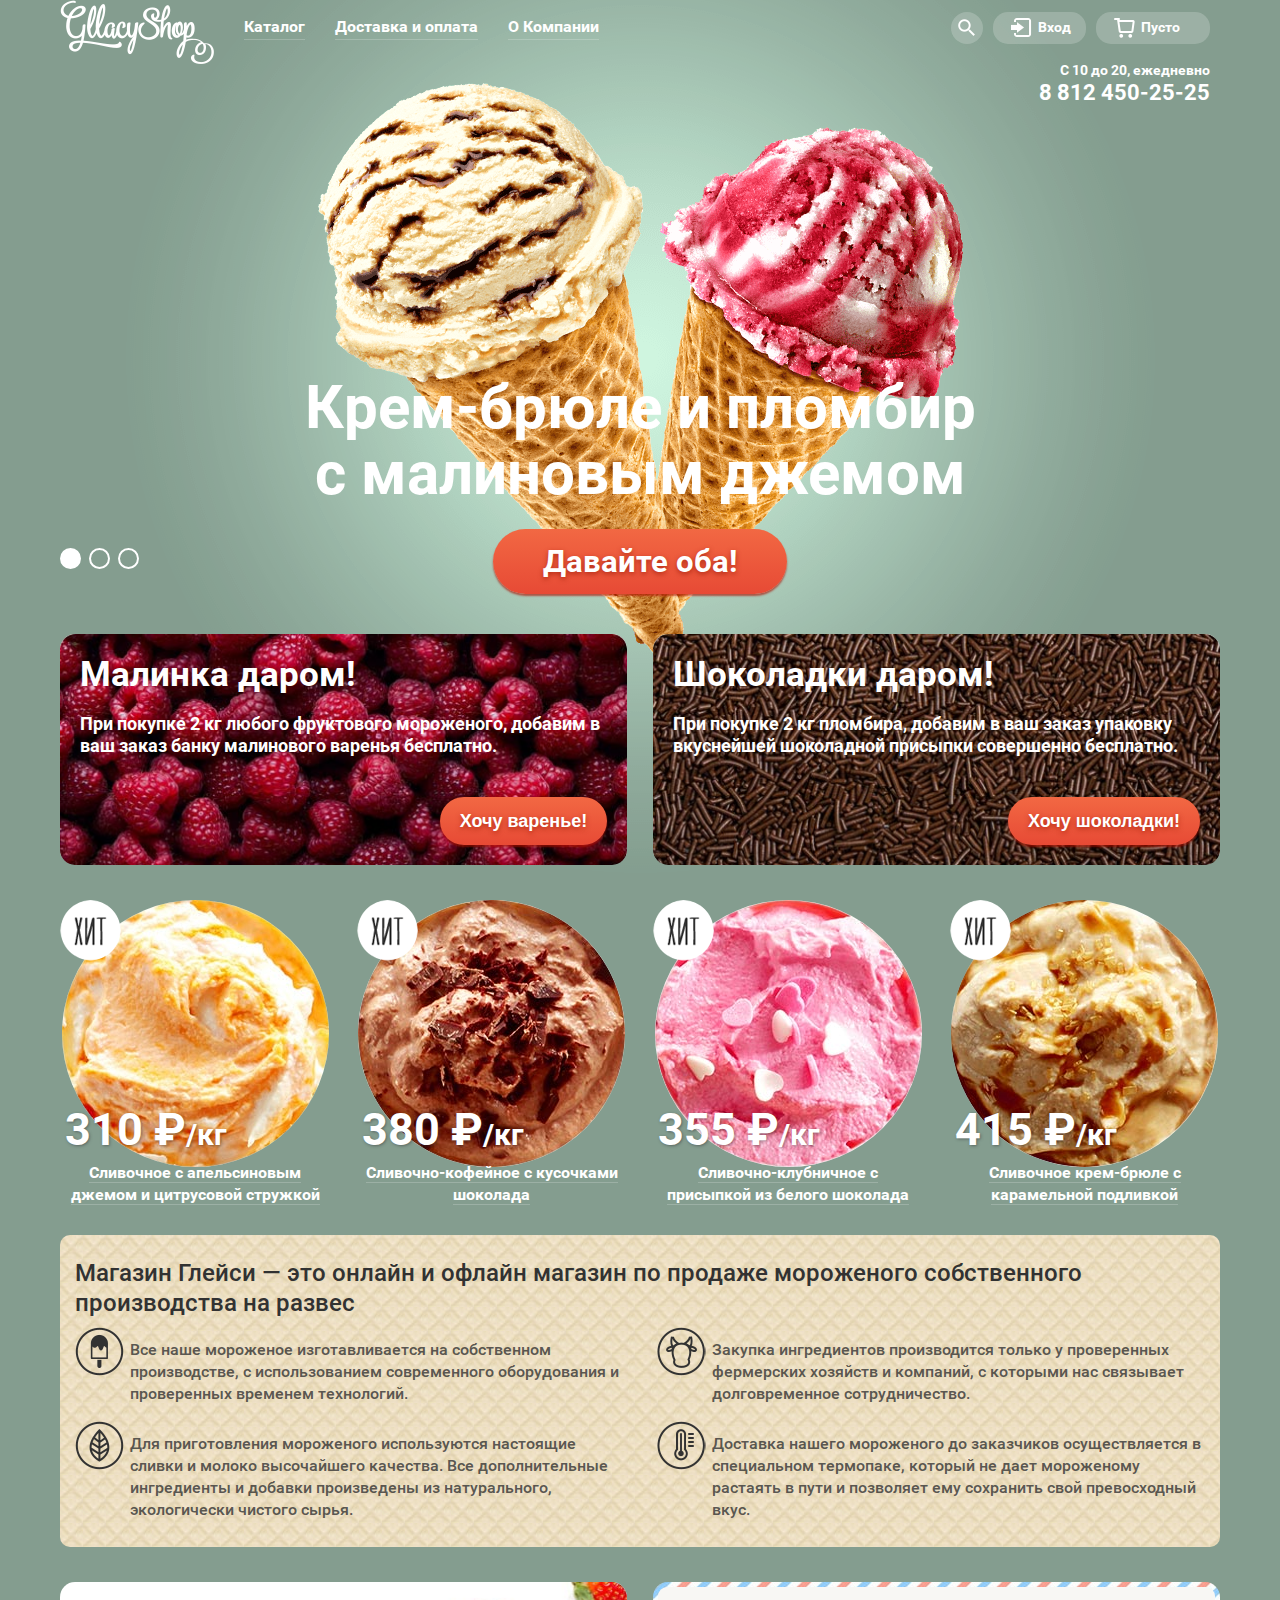
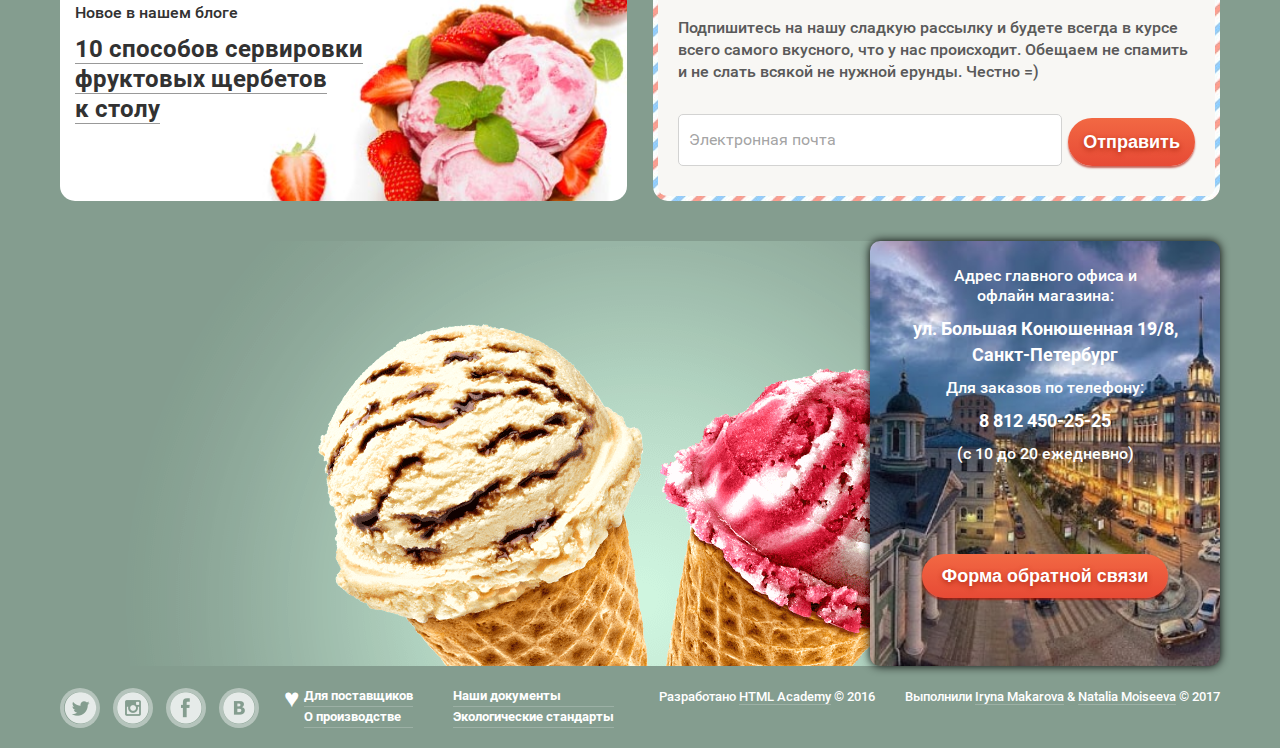
==== commit 6978c80c: "улучшение" ====
--- a/index.html
+++ b/index.html
@@ -6,8 +6,7 @@
    <link rel="stylesheet" type="text/css" href="css/normalize.css">
    <link rel="stylesheet" type="text/css" href="css/style.css">
    <title>Gllacy</title>
-   <script src="js/jquery.js"></script>
-   <script src="js/modal.js"></script>
+
  </head>
  <body>
    <input type="radio" id="btn-1" name="toggle" checked>
@@ -216,7 +215,7 @@
        </div>
        <div class="footer-copyright">
          <section class="academy">
-           <img src="img/footer-logo.png" alt="">
+           <!-- <img src="img/footer-logo.png" alt=""> -->
            <p>Разработано  <a href="https://htmlacademy.ru">HTML Academy</a> © 2016</p>
          </section>
          <section>
@@ -298,9 +297,11 @@
    </div>
  </div>
 
+<script src="js/jquery.js"></script>
+<script src="js/modal.js"></script>
 <script src="js/modalJs.js"></script>
 <script src="js/drop-1.js"></script>
-<script src="http://maps.google.com/maps/api/js?sensor=false"></script>
+<script src="https://maps.google.com/maps/api/js?key=AIzaSyD9FoojBK6vIwyvKXVSP9LT4X1Lj7FkI7E"></script>
 <script>
 var latlng = new google.maps.LatLng("59.938968", "30.323096");
 var myOptions = {
--- a/css/style.css
+++ b/css/style.css
@@ -313,11 +313,6 @@
     border-radius: 10px;
     text-shadow: 1px 1px 3px #fff;
   }
-  /*.main-header.page .media-li:hover > a {
-    background: #DCEBE2;
-    color: #3F5046;
-  }*/
-
   .drop-menu li.blue {
     background:#7B93AA
   }
@@ -421,8 +416,8 @@
     font-size: 18px;
     color: #fff;
   }
-
   /*---/ конец мобильного меню---*/
+  
   /*Навигация*/
     .main-menu {
       margin-top: 15px;
@@ -998,7 +993,7 @@
           justify-content: space-between;
         }
         .footer-copyright p {
-          font-size: 12px;
+          font-size: 13px;
           font-weight: 500;
           margin: 0;
         }
@@ -1887,6 +1882,9 @@
   .footer-menu .menu-right a {
     margin-left: 0
   }
+  .footer-menu a {
+    border-bottom: none;
+  }
   .footer-menu, .footer-copyright {
     width: 96%;
     margin: 10px 2%;
